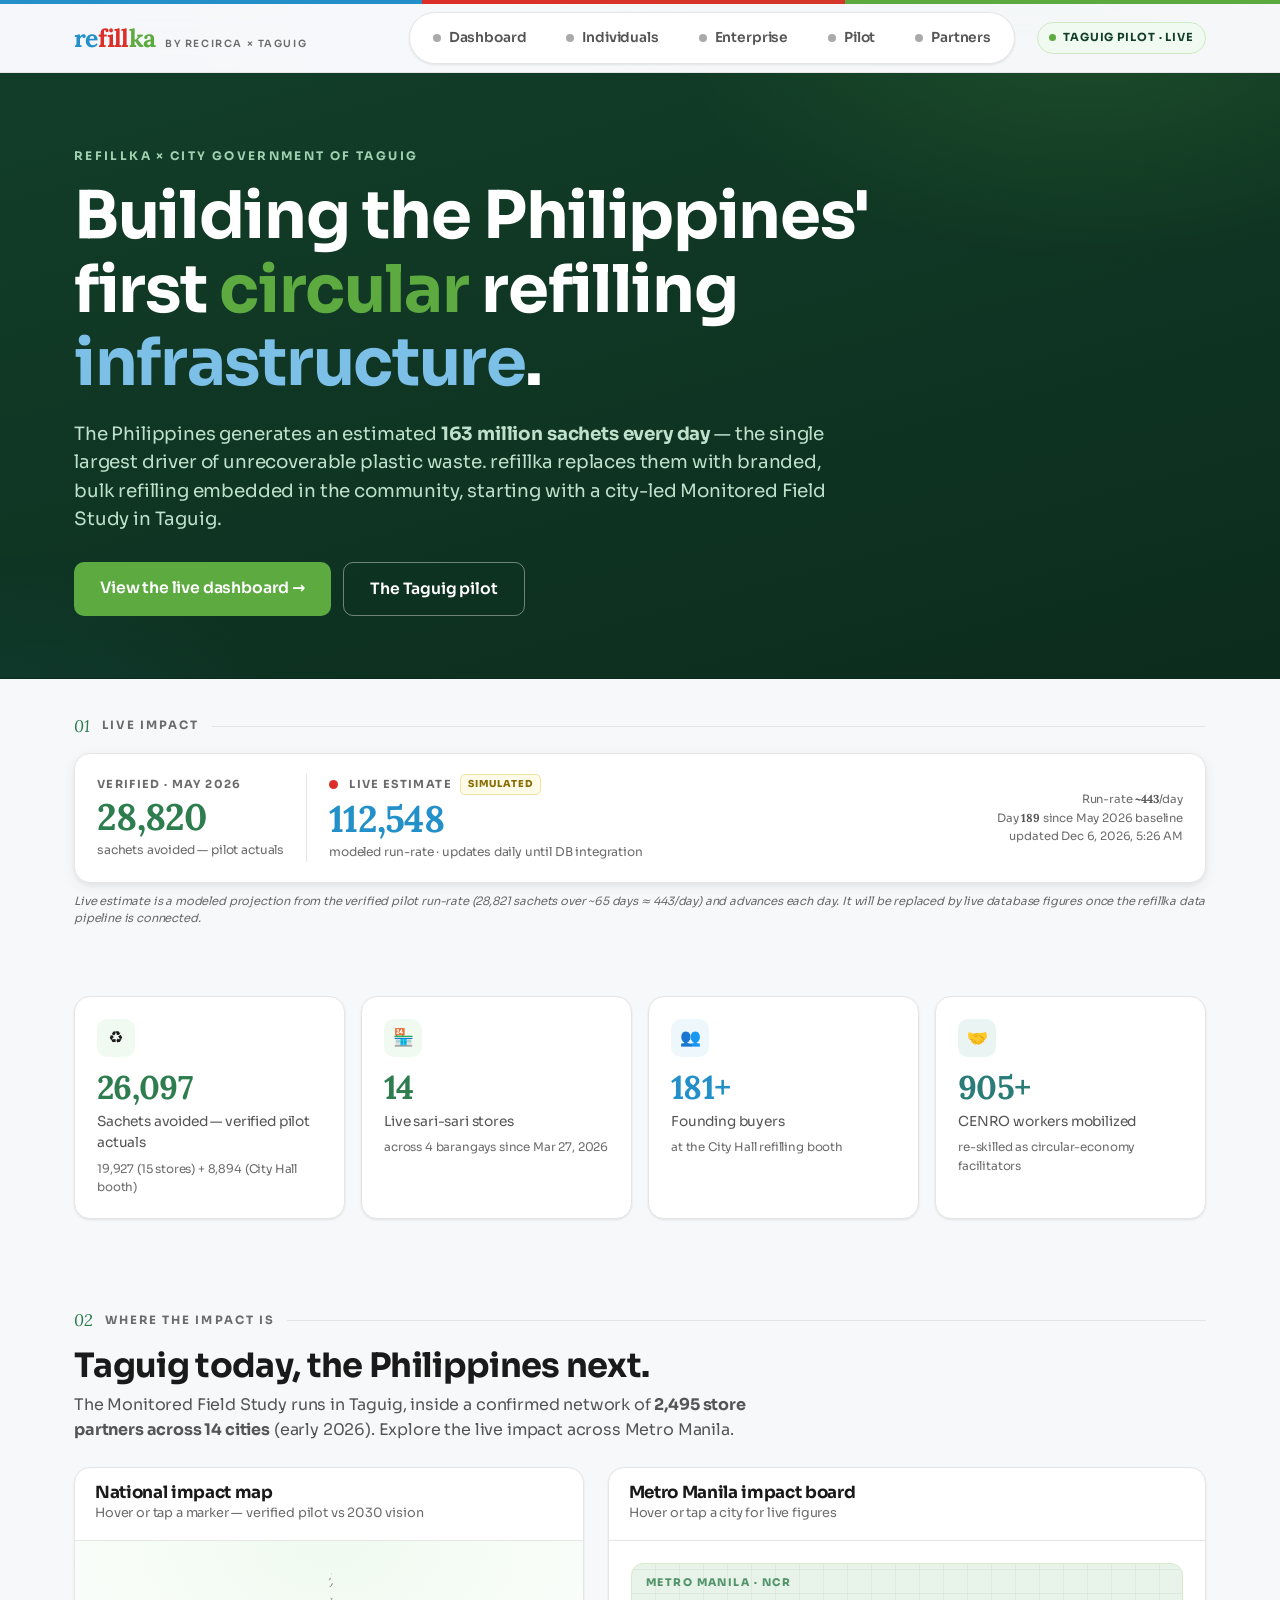
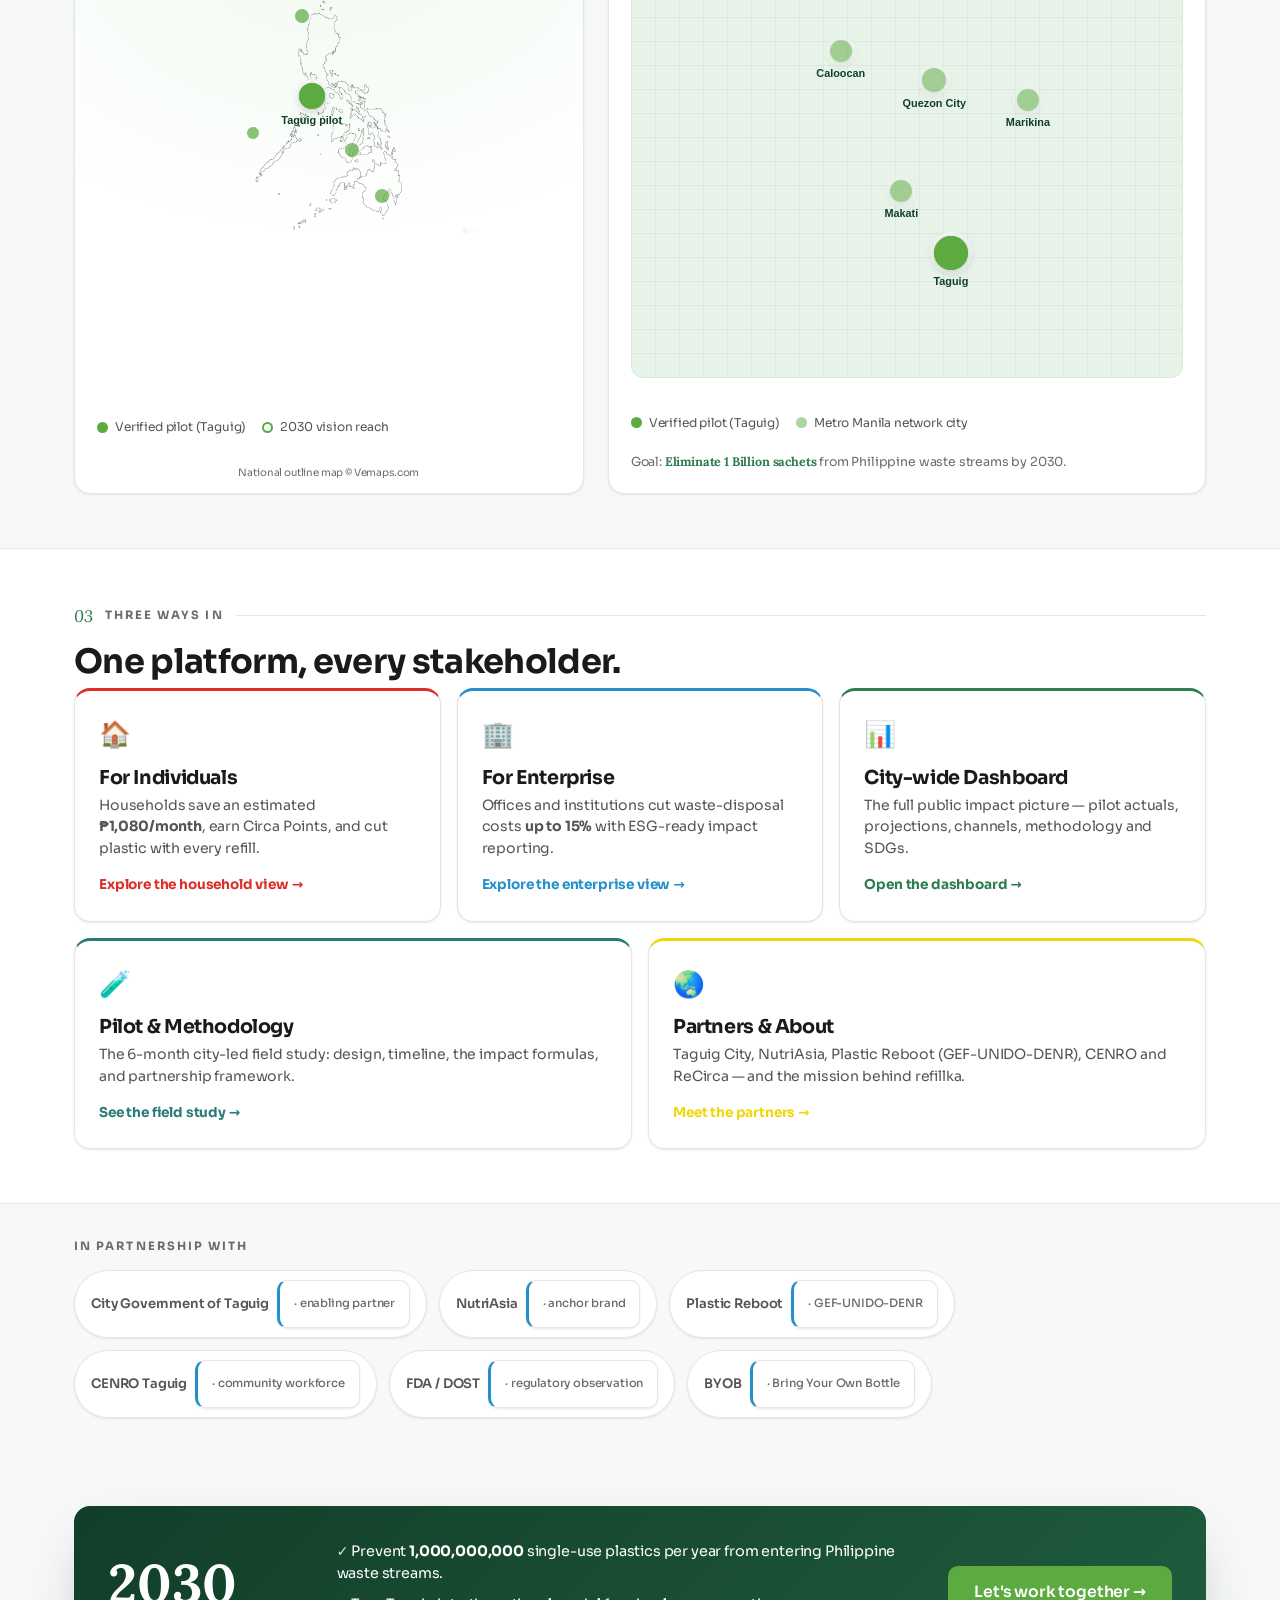
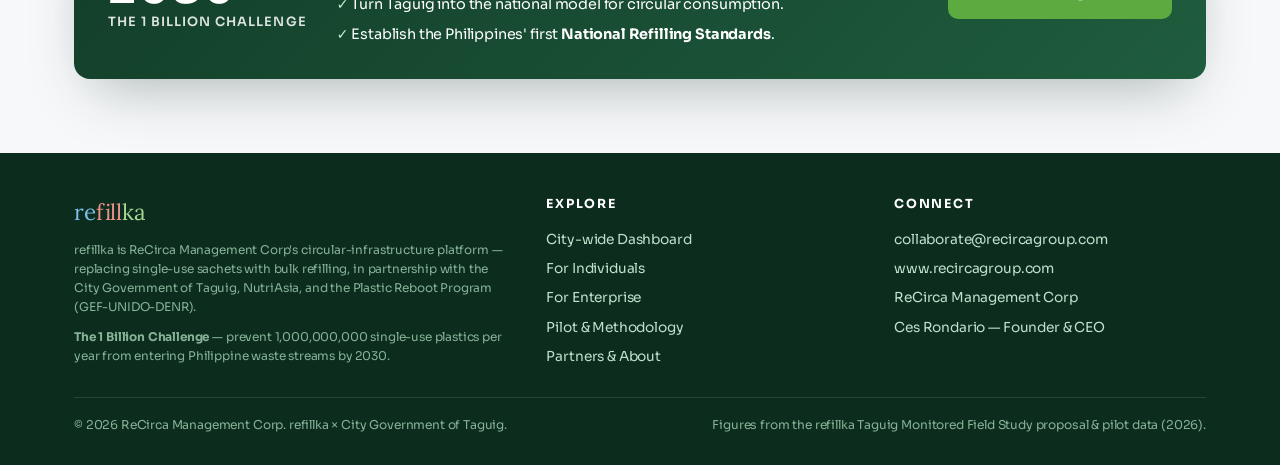
==== index.html @ 2cb36edc "refillka × Taguig — stakeholder-ready public impact site Multi-page static site (Home, Dashboard, In" ====
<!DOCTYPE html>
<html lang="en">
<head>
  <meta charset="UTF-8">
  <meta name="viewport" content="width=device-width, initial-scale=1.0">
  <title>refillka × City of Taguig — Building the Philippines' First Circular Infrastructure</title>
  <meta name="description" content="refillka by ReCirca, in partnership with the City of Taguig, replaces single-use sachets with community refilling. Live pilot impact, the 1 Billion Challenge, and where the impact is happening.">
  <link rel="icon" href="assets/favicon.svg" type="image/svg+xml">
  <link rel="preconnect" href="https://fonts.googleapis.com">
  <link rel="preconnect" href="https://fonts.gstatic.com" crossorigin>
  <link href="https://fonts.googleapis.com/css2?family=Lora:ital,wght@0,500;0,600;0,700;1,500;1,600&family=Sora:wght@400;500;600;700;800&display=swap" rel="stylesheet">
  <link rel="stylesheet" href="styles.css">
</head>
<body>
  <div class="accent-bar"></div>
  <header class="site-header">
    <div class="wrap header-inner">
      <a href="index.html" class="brand" aria-label="refillka home">
        <span class="wordmark"><span class="re">re</span><span class="fill">fill</span><span class="ka">ka</span></span>
        <span class="by">by ReCirca × Taguig</span>
      </a>
      <nav class="tabs" aria-label="Primary">
        <a href="dashboard.html"   class="tab" data-tab="dashboard"><span class="dot"></span>Dashboard</a>
        <a href="individuals.html" class="tab" data-tab="individuals"><span class="dot"></span>Individuals</a>
        <a href="enterprise.html"  class="tab" data-tab="enterprise"><span class="dot"></span>Enterprise</a>
        <a href="pilot.html"       class="tab" data-tab="pilot"><span class="dot"></span>Pilot</a>
        <a href="partners.html"    class="tab" data-tab="partners"><span class="dot"></span>Partners</a>
      </nav>
      <span class="pilot-badge"><span class="live"></span>Taguig Pilot · Live</span>
    </div>
  </header>

  <main>
    <!-- HERO -->
    <section class="home-hero">
      <div class="wrap">
        <p class="kick" data-reveal>refillka × City Government of Taguig</p>
        <h1 data-reveal data-reveal-delay="80">Building the Philippines' first <span class="accent">circular</span> refilling <span class="accent2">infrastructure</span>.</h1>
        <p class="lede" data-reveal data-reveal-delay="160">The Philippines generates an estimated <strong>163 million sachets every day</strong> — the single largest driver of unrecoverable plastic waste. refillka replaces them with branded, bulk refilling embedded in the community, starting with a city-led Monitored Field Study in Taguig.</p>
        <div class="cta-row" data-reveal data-reveal-delay="240">
          <a href="dashboard.html" class="btn lg solid-green">View the live dashboard →</a>
          <a href="pilot.html" class="btn lg ghost">The Taguig pilot</a>
        </div>
      </div>
    </section>

    <!-- LIVE TICKER -->
    <section class="block tight">
      <div class="wrap">
        <div class="eyebrow"><span class="num">01</span><span class="label">Live impact</span><span class="line"></span></div>
        <div data-live-ticker data-reveal></div>
      </div>
    </section>

    <!-- PILOT SNAPSHOT -->
    <section class="block tight">
      <div class="wrap">
        <div class="stat-grid cols-4">
          <div class="card lift metric accent-green" data-reveal>
            <div class="ic" style="background:var(--green-l)">♻️</div>
            <div class="val serif" data-count="28821">28,821</div>
            <div class="lbl">Sachets avoided — verified pilot actuals</div>
            <div class="note">19,927 (15 stores) + 8,894 (City Hall booth)</div>
          </div>
          <div class="card lift metric accent-green" data-reveal>
            <div class="ic" style="background:var(--green-l)">🏪</div>
            <div class="val serif" data-count="15">15</div>
            <div class="lbl">Live sari-sari stores</div>
            <div class="note">across 4 barangays since Mar 27, 2026</div>
          </div>
          <div class="card lift metric accent-blue" data-reveal>
            <div class="ic" style="background:var(--blue-l)">👥</div>
            <div class="val serif" data-count="200" data-suffix="+">200+</div>
            <div class="lbl">Founding buyers</div>
            <div class="note">at the City Hall refilling booth</div>
          </div>
          <div class="card lift metric accent-teal" data-reveal>
            <div class="ic" style="background:var(--teal-l)">🤝</div>
            <div class="val serif" data-count="1000" data-suffix="+">1,000+</div>
            <div class="lbl">CENRO workers mobilized</div>
            <div class="note">re-skilled as circular-economy facilitators</div>
          </div>
        </div>
      </div>
    </section>

    <!-- MAP -->
    <section class="block">
      <div class="wrap">
        <div class="eyebrow"><span class="num">02</span><span class="label">Where the impact is</span><span class="line"></span></div>
        <h2 class="sec-title">Taguig today, the Philippines next.</h2>
        <p class="sec-sub mb-24">The Monitored Field Study runs in Taguig, inside a confirmed network of <strong>2,495 store partners across 14 cities</strong> (early 2026). Explore the live impact across Metro Manila.</p>
        <div class="map-grid">
          <div class="map-card" data-reveal>
            <div class="mc-head"><h3>National impact map</h3><p>Hover or tap a marker — verified pilot vs 2030 vision</p></div>
            <figure class="nat-fig">
              <div class="nat-img" data-ph-map>
                <img src="assets/PH_Map.png" alt="Map of the Philippines showing the Taguig pilot and nationwide RefillKa Everywhere vision markers">
              </div>
            </figure>
            <div class="map-legend">
              <span class="lg"><i style="background:var(--green)"></i> Verified pilot (Taguig)</span>
              <span class="lg"><i style="border:2px solid var(--green); background:transparent"></i> 2030 vision reach</span>
            </div>
            <p class="nat-credit">National outline map © Vemaps.com</p>
          </div>
          <div class="map-card" data-reveal data-reveal-delay="120">
            <div class="mc-head"><h3>Metro Manila impact board</h3><p>Hover or tap a city for live figures</p></div>
            <div class="metro-wrap" data-metro-map></div>
            <div class="map-legend">
              <span class="lg"><i style="background:var(--green)"></i> Verified pilot (Taguig)</span>
              <span class="lg"><i style="background:var(--green); opacity:.5"></i> Metro Manila network city</span>
            </div>
            <p class="map-foot">Goal: <b>Eliminate 1 Billion sachets</b> from Philippine waste streams by 2030.</p>
          </div>
        </div>
      </div>
    </section>

    <!-- THREE AUDIENCES -->
    <section class="block" style="background:#fff; border-top:1px solid var(--border); border-bottom:1px solid var(--border);">
      <div class="wrap">
        <div class="eyebrow"><span class="num">03</span><span class="label">Three ways in</span><span class="line"></span></div>
        <h2 class="sec-title mb-24">One platform, every stakeholder.</h2>
        <div class="nav-cards">
          <a href="individuals.html" class="nav-card ind" data-reveal>
            <span class="nic">🏠</span>
            <h3>For Individuals</h3>
            <p>Households save an estimated <strong>₱1,080/month</strong>, earn Circa Points, and cut plastic with every refill.</p>
            <span class="go">Explore the household view →</span>
          </a>
          <a href="enterprise.html" class="nav-card ent" data-reveal data-reveal-delay="90">
            <span class="nic">🏢</span>
            <h3>For Enterprise</h3>
            <p>Offices and institutions cut waste-disposal costs <strong>up to 15%</strong> with ESG-ready impact reporting.</p>
            <span class="go">Explore the enterprise view →</span>
          </a>
          <a href="dashboard.html" class="nav-card all" data-reveal data-reveal-delay="180">
            <span class="nic">📊</span>
            <h3>City-wide Dashboard</h3>
            <p>The full public impact picture — pilot actuals, projections, channels, methodology and SDGs.</p>
            <span class="go">Open the dashboard →</span>
          </a>
        </div>
        <div class="nav-cards mt-16" style="grid-template-columns:repeat(2,1fr)">
          <a href="pilot.html" class="nav-card pilot" data-reveal>
            <span class="nic">🧪</span>
            <h3>Pilot &amp; Methodology</h3>
            <p>The 6-month city-led field study: design, timeline, the impact formulas, and partnership framework.</p>
            <span class="go">See the field study →</span>
          </a>
          <a href="partners.html" class="nav-card partners" data-reveal data-reveal-delay="90">
            <span class="nic">🌏</span>
            <h3>Partners &amp; About</h3>
            <p>Taguig City, NutriAsia, Plastic Reboot (GEF-UNIDO-DENR), CENRO and ReCirca — and the mission behind refillka.</p>
            <span class="go">Meet the partners →</span>
          </a>
        </div>
      </div>
    </section>

    <!-- PARTNERS STRIP -->
    <section class="block tight">
      <div class="wrap">
        <p class="label" style="font-size:.72rem; font-weight:700; text-transform:uppercase; letter-spacing:.18em; color:var(--light); margin-bottom:14px;">In partnership with</p>
        <div class="partners" data-reveal>
          <span class="p">City Government of Taguig <span class="role">· enabling partner</span></span>
          <span class="p">NutriAsia <span class="role">· anchor brand</span></span>
          <span class="p">Plastic Reboot <span class="role">· GEF-UNIDO-DENR</span></span>
          <span class="p">CENRO Taguig <span class="role">· community workforce</span></span>
          <span class="p">FDA / DOST <span class="role">· regulatory observation</span></span>
          <span class="p">BYOB <span class="role">· Bring Your Own Bottle</span></span>
        </div>
      </div>
    </section>

    <!-- CTA -->
    <section class="block">
      <div class="wrap">
        <div class="save-band" data-reveal>
          <div class="num">2030<small>The 1 Billion Challenge</small></div>
          <ul>
            <li>Prevent <strong>1,000,000,000</strong> single-use plastics per year from entering Philippine waste streams.</li>
            <li>Turn Taguig into the national model for circular consumption.</li>
            <li>Establish the Philippines' first <strong>National Refilling Standards</strong>.</li>
          </ul>
          <a href="mailto:collaborate@recircagroup.com" class="btn lg solid-green" style="white-space:nowrap">Let's work together →</a>
        </div>
      </div>
    </section>
  </main>

  <footer class="site-footer">
    <div class="wrap">
      <div class="footer-grid">
        <div>
          <div class="word"><span class="re">re</span><span class="fill">fill</span><span class="ka">ka</span></div>
          <p class="src-note">refillka is ReCirca Management Corp's circular-infrastructure platform —
          replacing single-use sachets with bulk refilling, in partnership with the City Government of
          Taguig, NutriAsia, and the Plastic Reboot Program (GEF-UNIDO-DENR).</p>
          <p class="src-note"><strong>The 1 Billion Challenge</strong> — prevent 1,000,000,000 single-use
          plastics per year from entering Philippine waste streams by 2030.</p>
        </div>
        <div>
          <h5>Explore</h5>
          <ul>
            <li><a href="dashboard.html">City-wide Dashboard</a></li>
            <li><a href="individuals.html">For Individuals</a></li>
            <li><a href="enterprise.html">For Enterprise</a></li>
            <li><a href="pilot.html">Pilot &amp; Methodology</a></li>
            <li><a href="partners.html">Partners &amp; About</a></li>
          </ul>
        </div>
        <div>
          <h5>Connect</h5>
          <ul>
            <li><a href="mailto:collaborate@recircagroup.com">collaborate@recircagroup.com</a></li>
            <li><a href="https://www.recircagroup.com" target="_blank" rel="noopener">www.recircagroup.com</a></li>
            <li>ReCirca Management Corp</li>
            <li>Ces Rondario — Founder &amp; CEO</li>
          </ul>
        </div>
      </div>
      <div class="foot-bottom">
        <span>© 2026 ReCirca Management Corp. refillka × City Government of Taguig.</span>
        <span>Figures from the refillka Taguig Monitored Field Study proposal &amp; pilot data (2026).</span>
      </div>
    </div>
  </footer>
  <script src="data.js" defer></script>
  <script src="app.js" defer></script>
</body>
</html>
---- styles.css ----
/* ============================================================
   refillka × City of Taguig — Public Impact Site
   Brand tokens per refillka-spec/SPEC.md
   Type: Sora (UI) + Lora (display / serif numerals)
   ============================================================ */

:root {
  /* Core brand */
  --red:#DC2F29; --green:#5DAA40; --blue:#2390C9; --yellow:#F0D709;
  --dark:#1A1A1A; --mid:#555555; --light:#6B6B6B; --border:#E5E5E5; --bg:#F7F8FA;
  --teal:#2A7C78;

  /* Pale tints */
  --red-l:#FFF5F5; --green-l:#F0FAF0; --blue-l:#EEF7FC; --yellow-l:#FEFCE8; --teal-l:#EAF4F3;

  /* Deep forest greens (proposal headers / impact bands) */
  --green-deep:#123E29; --green-deep2:#0C2C1D; --green-mid:#1F5C3D; --green-soft:#2E7D4F;

  /* Channel coding */
  --ch-hub:var(--green); --ch-inst:var(--blue); --ch-dtc:var(--red);

  --radius:16px; --radius-sm:10px;
  --shadow-sm:0 1px 2px rgba(18,62,41,.05), 0 1px 3px rgba(18,62,41,.06);
  --shadow:0 4px 14px rgba(18,62,41,.07), 0 2px 6px rgba(18,62,41,.05);
  --shadow-lg:0 24px 60px -20px rgba(12,44,29,.35);
  --maxw:1180px;
  --ease:cubic-bezier(.22,.61,.36,1);
}

* { box-sizing:border-box; margin:0; padding:0; }
html { scroll-behavior:smooth; -webkit-text-size-adjust:100%; }
body {
  font-family:'Sora', system-ui, sans-serif;
  color:var(--dark); background:var(--bg);
  line-height:1.55; font-size:16px; letter-spacing:-.01em;
  overflow-x:hidden;
  -webkit-font-smoothing:antialiased;
}
h1,h2,h3,h4 { line-height:1.12; letter-spacing:-.02em; font-weight:700; }
.serif { font-family:'Lora', Georgia, serif; font-weight:600; letter-spacing:-.01em; }
a { color:inherit; text-decoration:none; }
img { max-width:100%; display:block; }
::selection { background:var(--green); color:#fff; }

/* Subtle page grain + atmosphere */
body::before {
  content:""; position:fixed; inset:0; z-index:0; pointer-events:none;
  background:
    radial-gradient(1100px 520px at 82% -8%, rgba(93,170,64,.10), transparent 60%),
    radial-gradient(900px 500px at -10% 8%, rgba(35,144,201,.07), transparent 55%);
}
.wrap { max-width:var(--maxw); margin:0 auto; padding:0 24px; position:relative; z-index:1; }

/* ============================================================ Top accent + Header */
.accent-bar { height:4px; background:linear-gradient(90deg,var(--blue) 0 33%,var(--red) 33% 66%,var(--green) 66% 100%); }

.site-header {
  position:sticky; top:0; z-index:50;
  background:rgba(247,248,250,.82); backdrop-filter:blur(14px) saturate(1.4);
  border-bottom:1px solid var(--border);
}
.header-inner { display:flex; align-items:center; gap:22px; min-height:68px; }
.brand { display:flex; align-items:baseline; gap:10px; flex-shrink:0; }
.wordmark { font-family:'Lora',serif; font-weight:700; font-size:1.55rem; letter-spacing:-.03em; }
.wordmark .re{color:var(--blue);} .wordmark .fill{color:var(--red);} .wordmark .ka{color:var(--green);}
.brand .by { font-size:.62rem; text-transform:uppercase; letter-spacing:.16em; color:var(--light); font-weight:600; }

/* Tab nav */
.tabs { display:flex; gap:4px; margin-left:auto; background:#fff; border:1px solid var(--border);
  border-radius:999px; padding:5px; box-shadow:var(--shadow-sm); }
.tab {
  font:inherit; font-size:.86rem; font-weight:600; color:var(--mid);
  border:0; background:transparent; cursor:pointer; padding:9px 18px; border-radius:999px;
  display:flex; align-items:center; gap:8px; transition:color .25s, background .25s; white-space:nowrap;
}
.tab .dot { width:8px; height:8px; border-radius:50%; background:currentColor; opacity:.5; }
.tab[data-tab="dashboard"]{--c:var(--green-mid);}
.tab[data-tab="individuals"]{--c:var(--red);}
.tab[data-tab="enterprise"]{--c:var(--blue);}
.tab[data-tab="pilot"]{--c:var(--teal);}
.tab[data-tab="partners"]{--c:#8a6d04;}
.tab:hover { color:var(--dark); }
.tab:focus-visible, .btn:focus-visible, .scenario button:focus-visible,
.nav-card:focus-visible, .city-node:focus-visible,
.field select:focus-visible, .field input:focus-visible {
  outline:2px solid var(--green-deep); outline-offset:2px; border-radius:8px;
}
.tab.active { color:#fff; background:var(--c); box-shadow:0 4px 12px -3px var(--c); }
.tab.active .dot { opacity:1; background:#fff; }

.pilot-badge {
  display:inline-flex; align-items:center; gap:7px; flex-shrink:0;
  font-size:.7rem; font-weight:700; text-transform:uppercase; letter-spacing:.08em;
  color:var(--green-deep); background:var(--green-l); border:1px solid #cfe8c5;
  padding:6px 11px; border-radius:999px;
}
.pilot-badge .live { width:7px; height:7px; border-radius:50%; background:var(--green);
  box-shadow:0 0 0 0 rgba(93,170,64,.6); animation:pulse 2s infinite; }
@keyframes pulse { 0%{box-shadow:0 0 0 0 rgba(93,170,64,.55);} 70%{box-shadow:0 0 0 9px rgba(93,170,64,0);} 100%{box-shadow:0 0 0 0 rgba(93,170,64,0);} }

/* ============================================================ Tab context strip */
.context-strip { background:var(--green-deep); color:#dff3e6; }
.context-strip .wrap { display:flex; align-items:center; gap:16px; padding:11px 24px; flex-wrap:wrap; }
.context-strip strong { color:#fff; font-weight:700; }
.context-strip .sep { width:1px; height:16px; background:rgba(255,255,255,.22); }
.context-strip .muted { color:#a7cdb6; font-size:.82rem; }

/* ============================================================ Panels */
.panel { display:none; animation:panelIn .5s var(--ease) both; }
.panel.active { display:block; }
@keyframes panelIn { from{opacity:0; transform:translateY(10px);} to{opacity:1; transform:none;} }

section.block { padding:54px 0; }
section.block.tight { padding:34px 0; }
.eyebrow { display:flex; align-items:center; gap:12px; margin-bottom:14px; }
.eyebrow .num { font-family:'Lora',serif; font-style:italic; color:var(--green-soft); font-size:1.05rem; }
.eyebrow .label { font-size:.72rem; font-weight:700; text-transform:uppercase; letter-spacing:.18em; color:var(--light); }
.eyebrow .line { flex:1; height:1px; background:var(--border); }
h2.sec-title { font-size:clamp(1.5rem,3.2vw,2.1rem); margin-bottom:8px; }
.sec-sub { color:var(--mid); max-width:62ch; font-size:1rem; }

/* ============================================================ HERO (dashboard) */
.hero { position:relative; color:#eafaef; background:
    linear-gradient(160deg,var(--green-deep) 0%, var(--green-deep2) 70%, #08231600 100%),
    var(--green-deep2);
  overflow:hidden; border-bottom:1px solid #0a2a1b; }
.hero::after { content:""; position:absolute; inset:0; pointer-events:none; opacity:.5;
  background:
   radial-gradient(620px 320px at 88% 0%, rgba(93,170,64,.32), transparent 60%),
   radial-gradient(520px 380px at 6% 110%, rgba(35,144,201,.20), transparent 60%); }
.hero .wrap { padding:52px 24px 46px; }
.hero-grid { display:grid; grid-template-columns:1.15fr .85fr; gap:40px; align-items:center; }
.hero h1 { font-size:clamp(2rem,4.6vw,3.25rem); color:#fff; letter-spacing:-.03em; }
.hero h1 .accent { color:var(--green); }
.hero .lead { color:#bfe0cb; margin-top:16px; font-size:1.05rem; max-width:48ch; }
.hero .tags { display:flex; gap:10px; flex-wrap:wrap; margin-top:22px; }
.hero .tag { font-size:.74rem; font-weight:600; padding:6px 12px; border-radius:999px;
  background:rgba(255,255,255,.08); border:1px solid rgba(255,255,255,.16); color:#dff3e6; }

/* The big counter card */
.counter-card { background:rgba(255,255,255,.05); border:1px solid rgba(255,255,255,.16);
  border-radius:var(--radius); padding:26px; backdrop-filter:blur(6px); box-shadow:var(--shadow-lg); }
.counter-card .kicker { font-size:.7rem; font-weight:700; text-transform:uppercase; letter-spacing:.16em; color:#9fd1b1; display:flex; align-items:center; gap:8px; }
.counter-card .kicker .live { width:7px; height:7px; border-radius:50%; background:var(--green); animation:pulse 2s infinite; }
.counter-card .big { font-family:'Lora',serif; font-weight:700; font-size:clamp(2.6rem,6vw,3.7rem); color:#fff; line-height:1; margin:10px 0 2px; }
.counter-card .unit { color:#bfe0cb; font-size:.95rem; }
.counter-card .sub { margin-top:16px; padding-top:16px; border-top:1px solid rgba(255,255,255,.14);
  display:grid; grid-template-columns:1fr 1fr; gap:14px; }
.counter-card .sub b { font-family:'Lora',serif; color:#fff; font-size:1.5rem; display:block; line-height:1.1; }
.counter-card .sub span { color:#9fd1b1; font-size:.74rem; }

/* 1B challenge progress */
.challenge { margin-top:26px; }
.challenge .row { display:flex; justify-content:space-between; align-items:baseline; font-size:.8rem; color:#bfe0cb; }
.challenge .bar { height:9px; border-radius:99px; background:rgba(255,255,255,.13); overflow:hidden; margin-top:9px; }
.challenge .fill { height:100%; width:0; border-radius:99px;
  background:linear-gradient(90deg,var(--green),var(--blue)); transition:width 1.6s var(--ease); }

/* ============================================================ Stat grids / cards */
.stat-grid { display:grid; gap:16px; }
.cols-4 { grid-template-columns:repeat(4,1fr); }
.cols-3 { grid-template-columns:repeat(3,1fr); }
.cols-2 { grid-template-columns:repeat(2,1fr); }

.card { background:#fff; border:1px solid var(--border); border-radius:var(--radius); padding:22px;
  box-shadow:var(--shadow-sm); transition:transform .3s var(--ease), box-shadow .3s var(--ease); position:relative; }
.card.lift:hover { transform:translateY(-4px); box-shadow:var(--shadow); }
.card .ic { width:38px; height:38px; border-radius:10px; display:grid; place-items:center; font-size:1.05rem; margin-bottom:14px; }

.metric .val { font-family:'Lora',serif; font-weight:700; font-size:2.05rem; line-height:1; letter-spacing:-.02em; }
.metric .lbl { color:var(--mid); font-size:.86rem; margin-top:7px; }
.metric .note { color:var(--light); font-size:.74rem; margin-top:6px; }
.metric.accent-green .val{color:var(--green-soft);}
.metric.accent-blue .val{color:var(--blue);}
.metric.accent-red .val{color:var(--red);}
.metric.accent-teal .val{color:var(--teal);}

/* Channel cards */
.chan { border-top:3px solid var(--c); }
.chan.hub{--c:var(--ch-hub);} .chan.inst{--c:var(--ch-inst);} .chan.dtc{--c:var(--ch-dtc);}
.chan .tagline { font-size:.72rem; font-weight:700; text-transform:uppercase; letter-spacing:.12em; color:var(--c); }
.chan h3 { font-size:1.15rem; margin:6px 0 4px; }
.chan .desc { color:var(--mid); font-size:.86rem; }
.chan .kv { margin-top:14px; display:flex; flex-direction:column; gap:9px; }
.chan .kv > div { display:flex; justify-content:space-between; align-items:baseline; border-top:1px dashed var(--border); padding-top:9px; }
.chan .kv b { font-family:'Lora',serif; font-size:1.15rem; }
.chan .kv span { color:var(--light); font-size:.78rem; }

/* pill */
.pill { display:inline-flex; align-items:center; gap:6px; font-size:.72rem; font-weight:700;
  padding:4px 10px; border-radius:999px; }
.pill.green{background:var(--green-l); color:var(--green-deep);}
.pill.blue{background:var(--blue-l); color:#155b85;}
.pill.red{background:var(--red-l); color:#a4221d;}
.pill.yellow{background:var(--yellow-l); color:#8a6d04;}
.pill.teal{background:var(--teal-l); color:#1c5754;}
.pill.gray{background:#eef0f2; color:var(--mid);}

/* ============================================================ Scenario toggle */
.scenario { display:inline-flex; background:#fff; border:1px solid var(--border); border-radius:999px; padding:5px; box-shadow:var(--shadow-sm); }
.scenario button { font:inherit; font-size:.82rem; font-weight:600; border:0; background:transparent; color:var(--mid); cursor:pointer; padding:9px 18px; border-radius:999px; transition:.25s; }
.scenario button.active { background:var(--green-deep); color:#fff; }
.scenario-head { display:flex; flex-wrap:wrap; gap:16px; align-items:center; justify-content:space-between; margin-bottom:22px; }

/* Tables */
.table-wrap { background:#fff; border:1px solid var(--border); border-radius:var(--radius); overflow:hidden; box-shadow:var(--shadow-sm); }
table { width:100%; border-collapse:collapse; font-size:.88rem; }
thead th { text-align:left; font-size:.7rem; text-transform:uppercase; letter-spacing:.1em; color:var(--light);
  font-weight:700; padding:13px 16px; background:#fbfcfb; border-bottom:1px solid var(--border); }
tbody td { padding:13px 16px; border-bottom:1px solid #f0f1f2; }
tbody tr:last-child td { border-bottom:0; }
tbody tr:hover { background:#fafdfb; }
td.num, th.num { text-align:right; font-variant-numeric:tabular-nums; font-family:'Lora',serif; }

/* ============================================================ Timeline */
.timeline { position:relative; margin-top:8px; padding-left:6px; }
.timeline::before { content:""; position:absolute; left:13px; top:6px; bottom:6px; width:2px;
  background:linear-gradient(var(--green),var(--blue)); }
.tl-item { position:relative; padding:0 0 22px 44px; }
.tl-item .node { position:absolute; left:5px; top:2px; width:18px; height:18px; border-radius:50%;
  background:#fff; border:3px solid var(--green-soft); box-shadow:0 0 0 4px var(--bg); }
.tl-item.done .node { background:var(--green); border-color:var(--green); }
.tl-item.live .node { background:var(--blue); border-color:var(--blue); animation:pulse 2s infinite; }
.tl-item .date { font-size:.74rem; font-weight:700; text-transform:uppercase; letter-spacing:.08em; color:var(--green-soft); }
.tl-item .ev { font-weight:600; margin:2px 0 2px; }
.tl-item .meta { color:var(--mid); font-size:.85rem; }

/* ============================================================ SDG cards */
.sdg-grid { display:grid; grid-template-columns:repeat(3,1fr); gap:14px; }
.sdg { color:#fff; border-radius:var(--radius); padding:18px; position:relative; overflow:hidden; min-height:150px;
  display:flex; flex-direction:column; justify-content:space-between; box-shadow:var(--shadow-sm); }
.sdg .n { font-family:'Lora',serif; font-weight:700; font-size:.95rem; opacity:.85; }
.sdg h4 { font-size:1.02rem; margin-top:2px; }
.sdg .hl { font-family:'Lora',serif; font-weight:700; font-size:1.7rem; margin-top:auto; }
.sdg .hl small { font-family:'Sora'; font-weight:500; font-size:.7rem; display:block; opacity:.85; letter-spacing:.02em; }

/* ============================================================ Calculator */
.calc { background:#fff; border:1px solid var(--border); border-radius:var(--radius); padding:24px; box-shadow:var(--shadow); }
.calc .controls { display:grid; grid-template-columns:1.3fr .7fr auto; gap:14px; align-items:end; }
.field label { display:block; font-size:.72rem; font-weight:700; text-transform:uppercase; letter-spacing:.1em; color:var(--light); margin-bottom:6px; }
.field select, .field input { width:100%; font:inherit; font-size:.95rem; padding:11px 13px; border:1px solid var(--border);
  border-radius:var(--radius-sm); background:var(--bg); color:var(--dark); }
.field select:focus, .field input:focus { outline:2px solid var(--green); outline-offset:1px; background:#fff; }
.btn { font:inherit; font-weight:600; font-size:.9rem; cursor:pointer; border:0; border-radius:var(--radius-sm);
  padding:12px 20px; background:var(--green-deep); color:#fff; transition:.25s; }
.btn:hover { background:var(--green-mid); }
.calc-out { display:grid; grid-template-columns:repeat(3,1fr); gap:14px; margin-top:20px; }
.calc-out .o { background:var(--green-l); border:1px solid #d7eccd; border-radius:var(--radius-sm); padding:16px; }
.calc-out .o.blue{background:var(--blue-l); border-color:#cde7f5;}
.calc-out .o.teal{background:var(--teal-l); border-color:#cfe6e4;}
.calc-out .o b { font-family:'Lora',serif; font-size:1.7rem; display:block; line-height:1; }
.calc-out .o span { font-size:.78rem; color:var(--mid); }
.calc .equiv { margin-top:16px; font-size:.88rem; color:var(--green-deep); background:var(--green-l);
  border-radius:var(--radius-sm); padding:12px 14px; border:1px dashed #b9ddab; }

/* ============================================================ Product chips */
.prod-cols { display:grid; grid-template-columns:repeat(3,1fr); gap:16px; }
.prod-group h4 { font-size:.95rem; display:flex; align-items:center; gap:8px; margin-bottom:12px; }
.prod-group h4 .swatch { width:11px; height:11px; border-radius:3px; }
.chips { display:flex; flex-wrap:wrap; gap:8px; }
.chip { font-size:.8rem; font-weight:500; padding:7px 12px; border-radius:8px; background:#fff;
  border:1px solid var(--border); color:var(--dark); }
.chip.soon { color:var(--light); border-style:dashed; }

/* ============================================================ Steps (how it works) */
.steps { display:grid; grid-template-columns:repeat(5,1fr); gap:12px; }
.step { text-align:center; position:relative; }
.step .circle { width:56px; height:56px; border-radius:50%; margin:0 auto 12px; display:grid; place-items:center;
  background:var(--green-l); border:2px solid #cce6bf; color:var(--green-deep); font-family:'Lora',serif; font-weight:700; font-size:1.3rem; }
.step h4 { font-size:.92rem; } .step p { font-size:.78rem; color:var(--mid); margin-top:4px; }
.step:not(:last-child)::after { content:"→"; position:absolute; right:-6px; top:18px; color:var(--light); font-size:1.1rem; }

/* ============================================================ Split / feature rows */
.split { display:grid; grid-template-columns:1fr 1fr; gap:36px; align-items:center; }
.value-list { display:flex; flex-direction:column; gap:14px; }
.value-list .v { display:flex; gap:13px; align-items:flex-start; }
.value-list .v .vic { flex-shrink:0; width:30px; height:30px; border-radius:8px; display:grid; place-items:center; font-size:.95rem; }
.value-list .v h4 { font-size:.98rem; } .value-list .v p { font-size:.86rem; color:var(--mid); margin-top:2px; }

/* CTA / save band */
.save-band { background:linear-gradient(135deg,var(--green-deep),var(--green-mid)); color:#fff;
  border-radius:var(--radius); padding:34px; display:grid; grid-template-columns:auto 1fr auto; gap:30px; align-items:center; box-shadow:var(--shadow-lg); }
.save-band .num { font-family:'Lora',serif; font-weight:700; font-size:clamp(2.4rem,5vw,3.4rem); line-height:1; }
.save-band .num small { display:block; font-family:'Sora'; font-weight:600; font-size:.8rem; opacity:.85; letter-spacing:.08em; text-transform:uppercase; margin-top:6px; }
.save-band ul { list-style:none; display:grid; gap:8px; font-size:.9rem; }
.save-band ul li::before { content:"✓ "; color:#bff0c9; font-weight:700; }
.save-band .ring { width:120px; height:120px; border-radius:50%; border:3px solid rgba(255,255,255,.3);
  display:grid; place-items:center; text-align:center; }
.save-band .ring b { font-family:'Lora',serif; font-size:2rem; line-height:.9; }
.save-band .ring span { font-size:.62rem; text-transform:uppercase; letter-spacing:.1em; opacity:.85; }

/* Ideal-for grid */
.ideal { display:grid; grid-template-columns:repeat(5,1fr); gap:10px; }
.ideal .i { background:#fff; border:1px solid var(--border); border-radius:var(--radius-sm); padding:14px 10px; text-align:center; font-size:.8rem; font-weight:500; box-shadow:var(--shadow-sm); }
.ideal .i .ig { font-size:1.3rem; display:block; margin-bottom:6px; }

/* Points / membership card */
.circa-card { background:linear-gradient(135deg,#0f3324,#1c5a3b); color:#eafaef; border-radius:var(--radius);
  padding:22px; box-shadow:var(--shadow-lg); position:relative; overflow:hidden; }
.circa-card::after { content:""; position:absolute; right:-30px; top:-30px; width:160px; height:160px; border-radius:50%;
  background:radial-gradient(circle,rgba(93,170,64,.4),transparent 70%); }
.circa-card .top { display:flex; justify-content:space-between; align-items:flex-start; }
.circa-card .id { font-size:.7rem; letter-spacing:.18em; text-transform:uppercase; color:#9fd1b1; font-weight:700; }
.circa-card .leaf { width:30px; height:30px; border-radius:8px; background:rgba(255,255,255,.12); display:grid; place-items:center; }
.circa-card h3 { margin:14px 0 2px; }
.circa-card .feat { list-style:none; margin-top:14px; display:grid; gap:9px; font-size:.86rem; }
.circa-card .feat li { display:flex; gap:9px; align-items:flex-start; }
.circa-card .feat li::before { content:""; width:7px; height:7px; border-radius:50%; background:var(--green); margin-top:7px; flex-shrink:0; }

.phase-note { background:var(--yellow-l); border:1px solid #f0e4a6; border-radius:var(--radius-sm); padding:13px 15px; font-size:.85rem; color:#7a5f04; display:flex; gap:10px; }
.phase-note b{color:#5e4a02;}

/* Partner logos strip */
.partners { display:flex; flex-wrap:wrap; gap:12px; }
.partners .p { background:#fff; border:1px solid var(--border); border-radius:999px; padding:9px 16px; font-size:.82rem; font-weight:600; color:var(--mid); box-shadow:var(--shadow-sm); display:flex; align-items:center; gap:8px; }
.partners .p .role { color:var(--light); font-weight:500; font-size:.72rem; }

/* Admin roles */
.roles { display:grid; grid-template-columns:repeat(5,1fr); gap:12px; }
.role { background:#fff; border:1px solid var(--border); border-left:3px solid var(--blue); border-radius:var(--radius-sm); padding:14px; box-shadow:var(--shadow-sm); }
.role h4 { font-size:.9rem; } .role p { font-size:.76rem; color:var(--mid); margin-top:4px; }

/* ============================================================ Footer */
.site-footer { background:var(--green-deep2); color:#bfe0cb; margin-top:20px; }
.site-footer .wrap { padding:42px 24px 30px; }
.footer-grid { display:grid; grid-template-columns:1.4fr 1fr 1fr; gap:36px; }
.site-footer h5 { color:#fff; font-size:.78rem; text-transform:uppercase; letter-spacing:.14em; margin-bottom:14px; }
.site-footer a:hover { color:#fff; }
.site-footer .word { font-family:'Lora',serif; font-size:1.4rem; }
.site-footer .word .re{color:#7cc0e8;} .site-footer .word .fill{color:#ef8e8b;} .site-footer .word .ka{color:#a8d894;}
.site-footer ul { list-style:none; display:grid; gap:8px; font-size:.86rem; }
.foot-bottom { border-top:1px solid rgba(255,255,255,.12); margin-top:30px; padding-top:18px;
  display:flex; flex-wrap:wrap; gap:14px; justify-content:space-between; font-size:.76rem; color:#86b298; }
.src-note { font-size:.75rem; color:#86b298; margin-top:10px; line-height:1.6; }

/* ============================================================ Reveal animation */
[data-reveal] { opacity:0; transform:translateY(16px); }
[data-reveal].in { opacity:1; transform:none; transition:opacity .6s var(--ease), transform .6s var(--ease); }

/* ============================================================ Home hero variant */
.home-hero { position:relative; color:#eafaef; background:
    linear-gradient(165deg,var(--green-deep) 0%, var(--green-deep2) 100%); overflow:hidden; border-bottom:1px solid #0a2a1b; }
.home-hero::after { content:""; position:absolute; inset:0; pointer-events:none; opacity:.6;
  background:radial-gradient(720px 420px at 85% -10%, rgba(93,170,64,.30), transparent 60%),
   radial-gradient(560px 420px at 0% 120%, rgba(35,144,201,.18), transparent 60%); }
.home-hero .wrap { padding:74px 24px 62px; position:relative; z-index:1; }
.home-hero .kick { font-size:.74rem; font-weight:700; text-transform:uppercase; letter-spacing:.2em; color:#9fd1b1; }
.home-hero h1 { font-size:clamp(2.4rem,6vw,4.1rem); color:#fff; margin-top:14px; max-width:16ch; }
.home-hero h1 .accent { color:var(--green); } .home-hero h1 .accent2{ color:#7cc0e8; }
.home-hero .lede { color:#bfe0cb; font-size:1.15rem; margin-top:20px; max-width:54ch; }

/* ============================================================ Utilities */
.lede { font-size:1.12rem; color:var(--mid); max-width:64ch; }
.muted { color:var(--light); } .center { text-align:center; }
.mt-8{margin-top:8px;} .mt-16{margin-top:16px;} .mt-24{margin-top:24px;} .mt-32{margin-top:32px;}
.mb-0{margin-bottom:0;} .mb-16{margin-bottom:16px;} .mb-24{margin-bottom:24px;}
.divider { height:1px; background:var(--border); margin:40px 0; }
.grid { display:grid; gap:16px; } .auto-3{grid-template-columns:repeat(auto-fit,minmax(220px,1fr));}
.flex { display:flex; gap:12px; flex-wrap:wrap; align-items:center; }
.between { justify-content:space-between; }

.btn.lg { padding:14px 26px; font-size:.98rem; }
.btn.ghost { background:transparent; border:1.5px solid rgba(255,255,255,.4); color:#fff; }
.btn.ghost:hover { background:rgba(255,255,255,.12); }
.btn.solid-green { background:var(--green); } .btn.solid-green:hover{ background:#4f9636; }
.cta-row { display:flex; gap:12px; flex-wrap:wrap; margin-top:28px; }

/* readable narrative column */
.prose { max-width:74ch; }
.prose p { color:var(--mid); margin-bottom:14px; }
.prose h3 { font-size:1.15rem; margin:26px 0 8px; }
.prose ul { margin:0 0 14px 20px; color:var(--mid); } .prose li { margin-bottom:7px; }
.prose strong { color:var(--dark); }

/* callout (proposal "why this matters") */
.callout { border-left:4px solid var(--green-soft); background:var(--green-l); border-radius:0 var(--radius-sm) var(--radius-sm) 0;
  padding:16px 20px; margin:18px 0; }
.callout.blue { border-color:var(--blue); background:var(--blue-l); }
.callout.yellow { border-color:var(--yellow); background:var(--yellow-l); }
.callout h4 { font-size:.95rem; margin-bottom:5px; } .callout p { font-size:.9rem; color:var(--mid); margin:0; }

/* confidential ribbon (pilot financials) */
.conf-banner { display:flex; align-items:center; gap:12px; background:#2a1b1a; color:#ffd9d6; border:1px solid #5a2c29;
  border-radius:var(--radius-sm); padding:13px 18px; font-size:.85rem; }
.conf-banner .tagx { font-size:.66rem; font-weight:800; letter-spacing:.14em; text-transform:uppercase; background:var(--red); color:#fff; padding:3px 9px; border-radius:5px; }

/* section heading helper for content pages */
.page-head { background:#fff; border-bottom:1px solid var(--border); }
.page-head .wrap { padding:40px 24px 34px; }
.page-head h1 { font-size:clamp(1.8rem,4vw,2.6rem); }
.page-head .crumb { font-size:.74rem; font-weight:700; text-transform:uppercase; letter-spacing:.16em; margin-bottom:12px; }
.page-head.audience-ind .crumb{color:var(--red);} .page-head.audience-ent .crumb{color:var(--blue);}
.page-head.audience-all .crumb{color:var(--green-soft);} .page-head.audience-pilot .crumb{color:var(--teal);}

/* mini quick-nav cards (home → sections) */
.nav-cards { display:grid; grid-template-columns:repeat(3,1fr); gap:16px; }
.nav-card { display:block; background:#fff; border:1px solid var(--border); border-top:3px solid var(--c,var(--green)); border-radius:var(--radius);
  padding:24px; box-shadow:var(--shadow-sm); transition:transform .3s var(--ease), box-shadow .3s var(--ease); }
.nav-card:hover { transform:translateY(-4px); box-shadow:var(--shadow); }
.nav-card .nic { font-size:1.6rem; } .nav-card h3 { margin:12px 0 6px; font-size:1.2rem; }
.nav-card p { color:var(--mid); font-size:.88rem; } .nav-card .go { color:var(--c,var(--green)); font-weight:700; font-size:.85rem; margin-top:14px; display:inline-block; }
.nav-card.ind{--c:var(--red);} .nav-card.ent{--c:var(--blue);} .nav-card.all{--c:var(--green-soft);} .nav-card.pilot{--c:var(--teal);} .nav-card.partners{--c:var(--yellow);}

/* source citation tag */
.src { font-size:.72rem; color:var(--light); font-style:italic; margin-top:6px; }
sup.cite { color:var(--green-soft); font-weight:700; font-size:.7em; cursor:help; }

/* ============================================================ Live ticker */
.live-ticker { background:#fff; border:1px solid var(--border); border-radius:var(--radius); padding:20px 22px;
  box-shadow:var(--shadow); display:grid; grid-template-columns:auto 1px 1fr auto; gap:22px; align-items:center; }
.live-ticker .lt-block .lt-head { display:flex; align-items:center; gap:8px; font-size:.7rem; font-weight:700;
  text-transform:uppercase; letter-spacing:.12em; color:var(--light); }
.live-ticker .lt-block .lt-val { font-family:'Lora',serif; font-weight:700; font-size:2.3rem; line-height:1; margin-top:6px; letter-spacing:-.02em; }
.live-ticker .lt-block .lt-sub { font-size:.76rem; color:var(--light); margin-top:5px; }
.live-ticker .lt-rule { width:1px; align-self:stretch; background:var(--border); }
.live-ticker .verified .lt-val { color:var(--green-soft); }
.live-ticker .estimate .lt-val { color:var(--blue); }
.live-dot { width:9px; height:9px; border-radius:50%; background:var(--red); box-shadow:0 0 0 0 rgba(220,47,41,.55); animation:pulse-red 1.8s infinite; }
@keyframes pulse-red { 0%{box-shadow:0 0 0 0 rgba(220,47,41,.5);} 70%{box-shadow:0 0 0 8px rgba(220,47,41,0);} 100%{box-shadow:0 0 0 0 rgba(220,47,41,0);} }
.live-ticker .lt-meta { text-align:right; font-size:.72rem; color:var(--light); line-height:1.6; }
.live-ticker .lt-meta b { color:var(--mid); font-family:'Lora',serif; }
.sim-note { font-size:.72rem; color:var(--light); font-style:italic; margin-top:10px; }
.sim-tag { display:inline-block; font-size:.6rem; font-weight:800; letter-spacing:.1em; text-transform:uppercase;
  color:#8a6d04; background:var(--yellow-l); border:1px solid #efe2a3; padding:2px 7px; border-radius:5px; vertical-align:middle; }

/* ============================================================ Impact map */
.map-grid { display:grid; grid-template-columns:.92fr 1.08fr; gap:24px; align-items:stretch; }
.map-card { background:#fff; border:1px solid var(--border); border-radius:var(--radius); box-shadow:var(--shadow-sm); overflow:visible; display:flex; flex-direction:column; }
.map-card .mc-head { padding:16px 20px; border-bottom:1px solid var(--border); }
.map-card .mc-head h3 { font-size:1.05rem; } .map-card .mc-head p { font-size:.8rem; color:var(--light); margin-top:2px; }

/* National locator (interactive) */
.nat-fig { position:relative; padding:18px; text-align:center; flex:1;
  background:radial-gradient(120% 90% at 50% 0%, var(--green-l), #fff 70%); border-radius:0 0 var(--radius) var(--radius); }
.nat-img { position:relative; display:inline-block; width:100%; max-width:380px; margin:0 auto; }
.nat-img img { width:100%; display:block; filter:saturate(0); opacity:.6; }
/* mask the in-image corner watermark subtly */
.nat-img::after { content:""; position:absolute; right:0; bottom:0; width:34%; height:6%;
  background:linear-gradient(90deg,transparent,#fff 70%); pointer-events:none; }
@keyframes ping { 0%{transform:scale(1); opacity:.7;} 75%,100%{transform:scale(3.2); opacity:0;} }
.ncr-marker { position:absolute; width:18px; height:18px; transform:translate(-50%,-50%); }
.ncr-marker::before { content:""; position:absolute; inset:0; border-radius:50%; background:var(--green);
  box-shadow:0 0 0 4px rgba(93,170,64,.25), 0 2px 8px rgba(18,62,41,.4); }
.ncr-marker::after { content:""; position:absolute; inset:0; border-radius:50%; background:var(--green);
  animation:ping 2.2s cubic-bezier(0,0,.2,1) infinite; }
.nat-credit { font-size:.64rem; color:var(--light); text-align:center; padding:8px 0 12px; }

/* network (non-lead) metro nodes read as secondary to the verified pilot */
.city-node:not(.lead):not(.vision) .blip { opacity:.5; }
/* vision markers (national, illustrative) */
.city-node.vision .blip { background:transparent; border:2px solid var(--green); box-shadow:0 0 0 3px rgba(255,255,255,.6); opacity:.7; }
.city-node.vision .blip::after { content:""; position:absolute; inset:-2px; border-radius:50%; border:1px dashed rgba(93,170,64,.5); }

/* Metro Manila interactive board */
.metro-wrap { position:relative; padding:22px; }
.metro-board { position:relative; width:100%; aspect-ratio:4/3; border-radius:12px;
  background:
    linear-gradient(0deg, rgba(18,62,41,.04), rgba(18,62,41,.04)),
    repeating-linear-gradient(0deg, transparent 0 23px, rgba(18,62,41,.05) 23px 24px),
    repeating-linear-gradient(90deg, transparent 0 23px, rgba(18,62,41,.05) 23px 24px),
    var(--green-l);
  border:1px solid #d7eccd; overflow:visible; }
.metro-board .mb-title { position:absolute; left:14px; top:11px; font-size:.66rem; font-weight:800; letter-spacing:.14em;
  text-transform:uppercase; color:var(--green-soft); opacity:.8; }
.city-node { position:absolute; transform:translate(-50%,-50%); border:0; background:transparent; cursor:pointer; padding:0; }
.city-node .blip { display:block; border-radius:50%; position:relative; transition:transform .25s var(--ease); }
.city-node .blip::after { content:""; position:absolute; inset:0; border-radius:50%; }
.city-node[data-status="green"] .blip { background:var(--green); }
.city-node[data-status="blue"]  .blip { background:var(--blue); }
.city-node[data-status="red"]   .blip { background:var(--red); }
.city-node.lead .blip::after { animation:ping 2.4s cubic-bezier(0,0,.2,1) infinite; background:inherit; }
.city-node .blip { box-shadow:0 2px 8px rgba(18,62,41,.28), 0 0 0 4px rgba(255,255,255,.7); }
.city-node:hover .blip, .city-node:focus-visible .blip { transform:scale(1.18); }
.city-node:focus-visible { outline:2px solid var(--green-deep); outline-offset:4px; border-radius:50%; }
.city-node .cn-name { position:absolute; left:50%; top:calc(100% + 5px); transform:translateX(-50%); white-space:nowrap;
  font-size:.68rem; font-weight:700; color:var(--green-deep); }
.city-node.lead .cn-name { color:var(--green-deep); }

/* popover */
.city-pop { position:absolute; z-index:5; min-width:190px; max-width:230px; background:#fff; border:1px solid var(--border);
  border-radius:12px; box-shadow:var(--shadow-lg); padding:14px; transform:translate(-50%,calc(-100% - 16px));
  opacity:0; pointer-events:none; transition:opacity .2s; }
.city-pop.show { opacity:1; }
.city-pop::after { content:""; position:absolute; left:50%; bottom:-7px; width:14px; height:14px; background:#fff;
  border-right:1px solid var(--border); border-bottom:1px solid var(--border); transform:translateX(-50%) rotate(45deg); }
/* flip below the marker (for markers near the top edge) */
.city-pop.flip { transform:translate(-50%, 16px); }
.city-pop.flip::after { top:-7px; bottom:auto; border:0; border-left:1px solid var(--border); border-top:1px solid var(--border); }
.city-pop h4 { font-size:1rem; display:flex; align-items:center; justify-content:space-between; gap:8px; }
.city-pop .cp-val { font-family:'Lora',serif; font-weight:700; font-size:1.7rem; line-height:1; margin:8px 0 2px; }
.city-pop .cp-lbl { font-size:.72rem; color:var(--light); }
.city-pop .cp-sub { font-size:.78rem; color:var(--mid); margin-top:8px; border-top:1px solid var(--border); padding-top:8px; }

.map-legend { display:flex; flex-wrap:wrap; gap:16px; padding:14px 22px 20px; }
.map-legend .lg { display:flex; align-items:center; gap:7px; font-size:.76rem; color:var(--mid); }
.map-legend .lg i { width:11px; height:11px; border-radius:50%; }
.map-foot { padding:0 22px 20px; font-size:.78rem; color:var(--light); }
.map-foot b { color:var(--green-soft); font-family:'Lora',serif; }

/* ============================================================ Responsive */
@media (max-width:960px){
  .hero-grid,.split{grid-template-columns:1fr; gap:28px;}
  .cols-4{grid-template-columns:repeat(2,1fr);}
  .sdg-grid,.prod-cols{grid-template-columns:repeat(2,1fr);}
  .steps{grid-template-columns:repeat(2,1fr); gap:20px;} .step:not(:last-child)::after{display:none;}
  .ideal,.roles{grid-template-columns:repeat(3,1fr);}
  .calc .controls,.calc-out{grid-template-columns:1fr;}
  .save-band{grid-template-columns:1fr; text-align:left;}
  .footer-grid{grid-template-columns:1fr;}
  .map-grid{grid-template-columns:1fr;}
  .nav-cards{grid-template-columns:1fr;}
  .live-ticker{grid-template-columns:1fr; gap:16px; text-align:left;} .live-ticker .lt-rule{display:none;} .live-ticker .lt-meta{text-align:left;}
}
@media (max-width:680px){
  .wrap{padding:0 16px;} .header-inner{flex-wrap:wrap; min-height:0; padding:10px 0; gap:12px;}
  .tabs{margin-left:0; order:3; width:100%; justify-content:space-between;} .tab{flex:1; justify-content:center; padding:9px 8px;}
  .pilot-badge{order:2;}
  .cols-3,.cols-2,.cols-4{grid-template-columns:1fr;}
  .sdg-grid,.prod-cols,.ideal,.roles{grid-template-columns:repeat(2,1fr);}
  .context-strip .wrap{font-size:.82rem;}
  .counter-card .sub{grid-template-columns:1fr 1fr;}
}
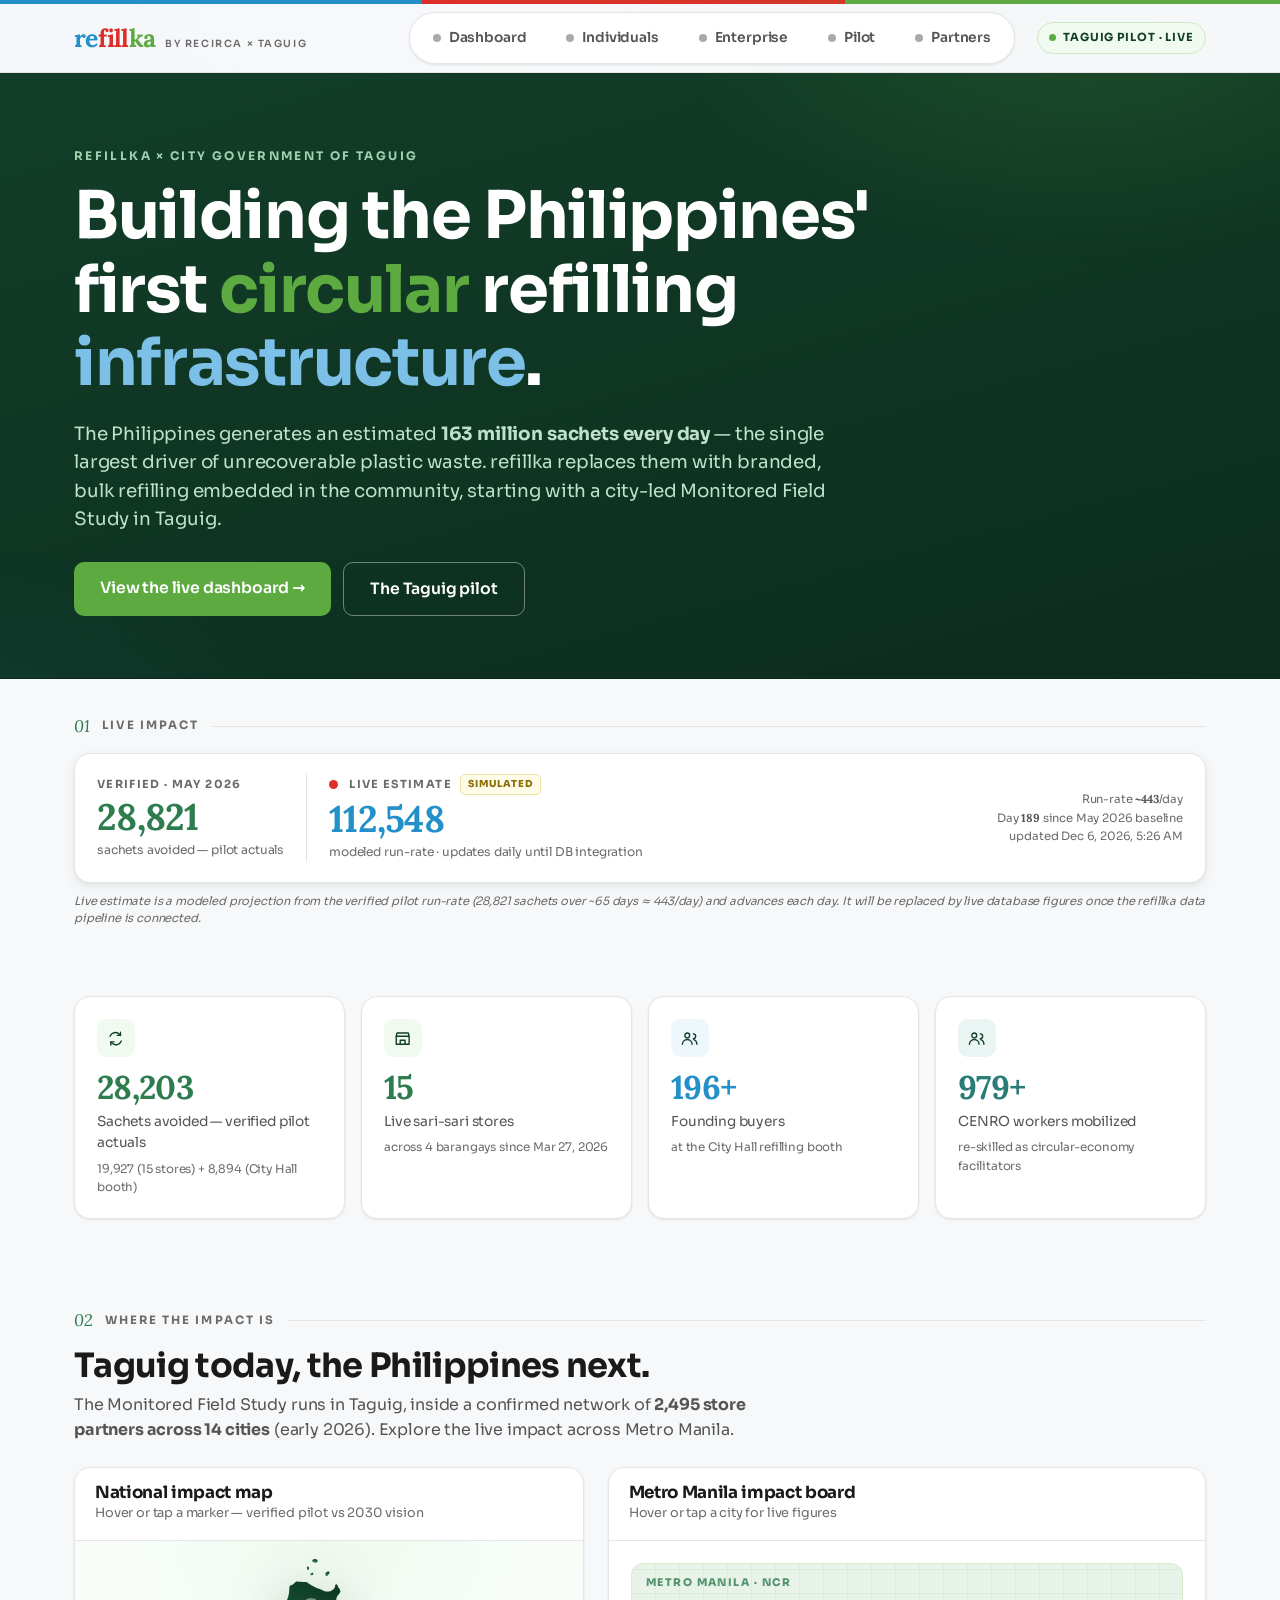
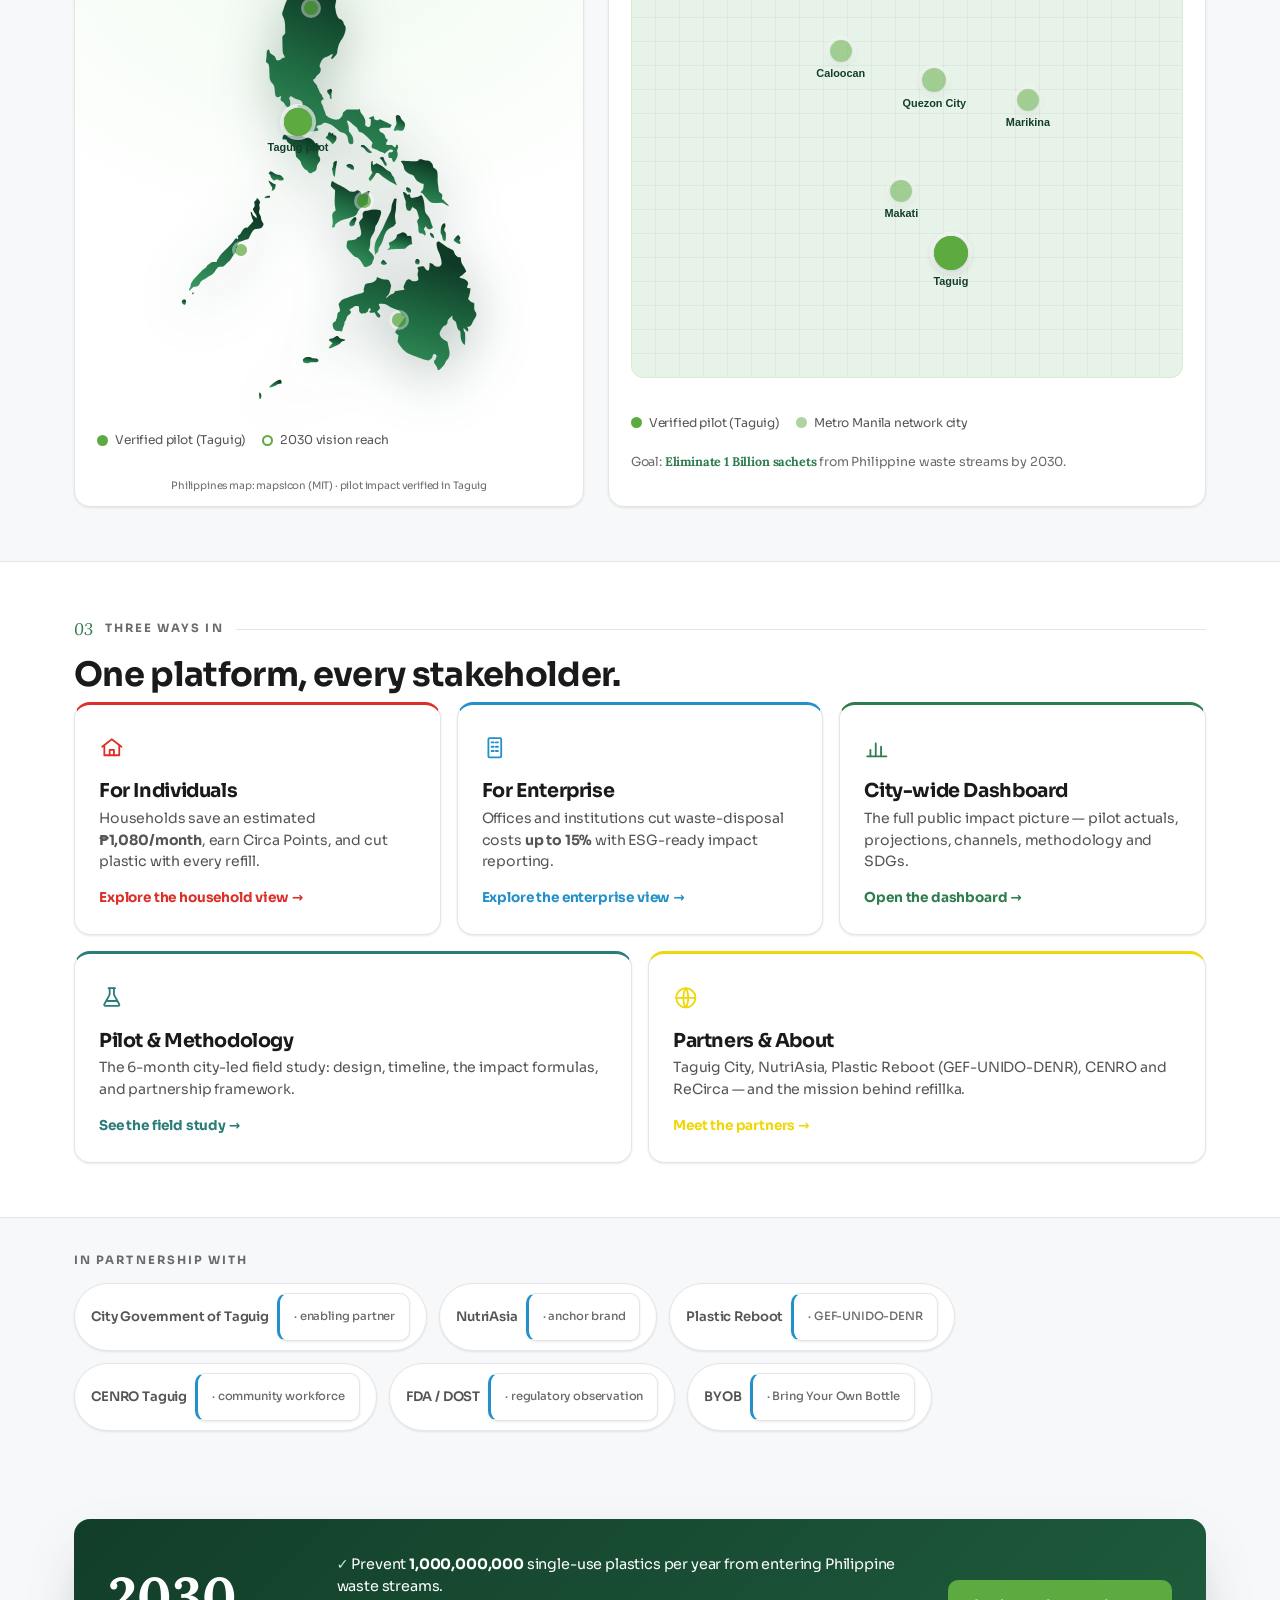
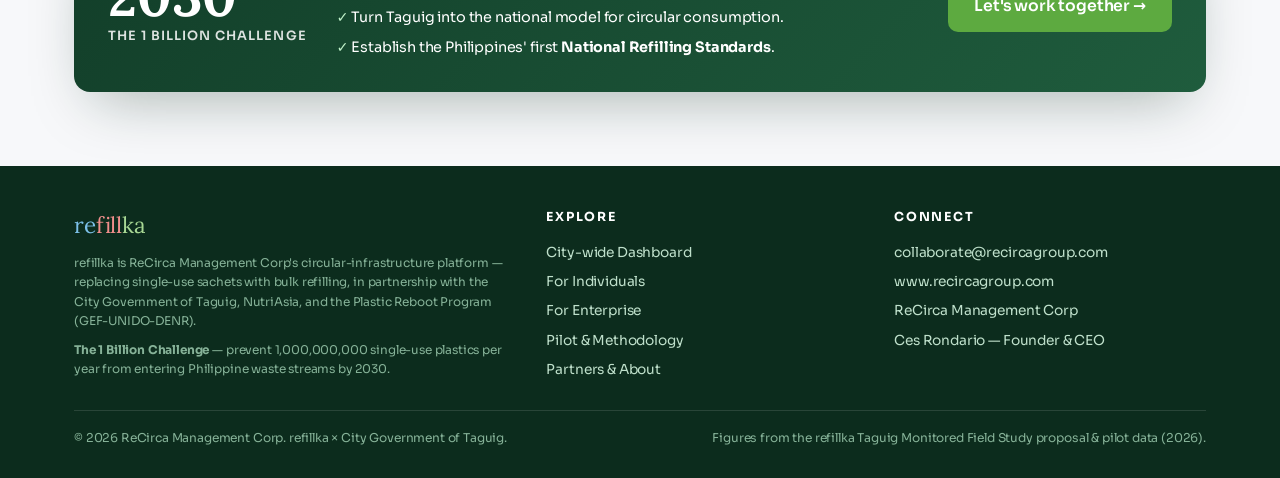
==== commit 6c056fb3: "Premium animated SVG map + crafted SVG icon set (replace raster + emoji) - Replace grayscale waterma" ====
--- a/index.html
+++ b/index.html
@@ -94,15 +94,13 @@
           <div class="map-card" data-reveal>
             <div class="mc-head"><h3>National impact map</h3><p>Hover or tap a marker — verified pilot vs 2030 vision</p></div>
             <figure class="nat-fig">
-              <div class="nat-img" data-ph-map>
-                <img src="assets/PH_Map.png" alt="Map of the Philippines showing the Taguig pilot and nationwide RefillKa Everywhere vision markers">
-              </div>
+              <div class="nat-img" data-ph-map></div>
             </figure>
             <div class="map-legend">
               <span class="lg"><i style="background:var(--green)"></i> Verified pilot (Taguig)</span>
               <span class="lg"><i style="border:2px solid var(--green); background:transparent"></i> 2030 vision reach</span>
             </div>
-            <p class="nat-credit">National outline map © Vemaps.com</p>
+            <p class="nat-credit">Philippines map: mapsicon (MIT) · pilot impact verified in Taguig</p>
           </div>
           <div class="map-card" data-reveal data-reveal-delay="120">
             <div class="mc-head"><h3>Metro Manila impact board</h3><p>Hover or tap a city for live figures</p></div>
@@ -228,6 +226,7 @@
     </div>
   </footer>
   <script src="data.js" defer></script>
+  <script src="phmap.js" defer></script>
   <script src="app.js" defer></script>
 </body>
 </html>
--- a/styles.css
+++ b/styles.css
@@ -432,11 +432,10 @@
 /* National locator (interactive) */
 .nat-fig { position:relative; padding:18px; text-align:center; flex:1;
   background:radial-gradient(120% 90% at 50% 0%, var(--green-l), #fff 70%); border-radius:0 0 var(--radius) var(--radius); }
-.nat-img { position:relative; display:inline-block; width:100%; max-width:380px; margin:0 auto; }
-.nat-img img { width:100%; display:block; filter:saturate(0); opacity:.6; }
-/* mask the in-image corner watermark subtly */
-.nat-img::after { content:""; position:absolute; right:0; bottom:0; width:34%; height:6%;
-  background:linear-gradient(90deg,transparent,#fff 70%); pointer-events:none; }
+.nat-img { position:relative; display:block; width:100%; max-width:440px; margin:0 auto; }
+.ph-svg { width:100%; height:auto; display:block; overflow:visible;
+  filter:drop-shadow(0 14px 28px rgba(15,59,39,.30)); }
+.ph-svg #phLand, .ph-svg use { transition:fill .3s; }
 @keyframes ping { 0%{transform:scale(1); opacity:.7;} 75%,100%{transform:scale(3.2); opacity:0;} }
 .ncr-marker { position:absolute; width:18px; height:18px; transform:translate(-50%,-50%); }
 .ncr-marker::before { content:""; position:absolute; inset:0; border-radius:50%; background:var(--green);
@@ -497,6 +496,15 @@
 .map-foot { padding:0 22px 20px; font-size:.78rem; color:var(--light); }
 .map-foot b { color:var(--green-soft); font-family:'Lora',serif; }
 
+/* ============================================================ Crafted SVG icons */
+.ic-svg { width:1.15em; height:1.15em; display:inline-block; vertical-align:-.16em;
+  stroke:currentColor; color:var(--green-deep); flex-shrink:0; }
+.card .ic .ic-svg { color:var(--green-deep); }
+.nav-card .nic .ic-svg { color:var(--c); width:1em; height:1em; }
+.value-list .v .vic .ic-svg, .ig .ic-svg { color:var(--green-deep); }
+.circa-card .leaf .ic-svg { color:#bfe6a8; }
+.hero .tag .ic-svg { color:#bfe0cb; width:1em; height:1em; }
+
 /* ============================================================ Responsive */
 @media (max-width:960px){
   .hero-grid,.split{grid-template-columns:1fr; gap:28px;}
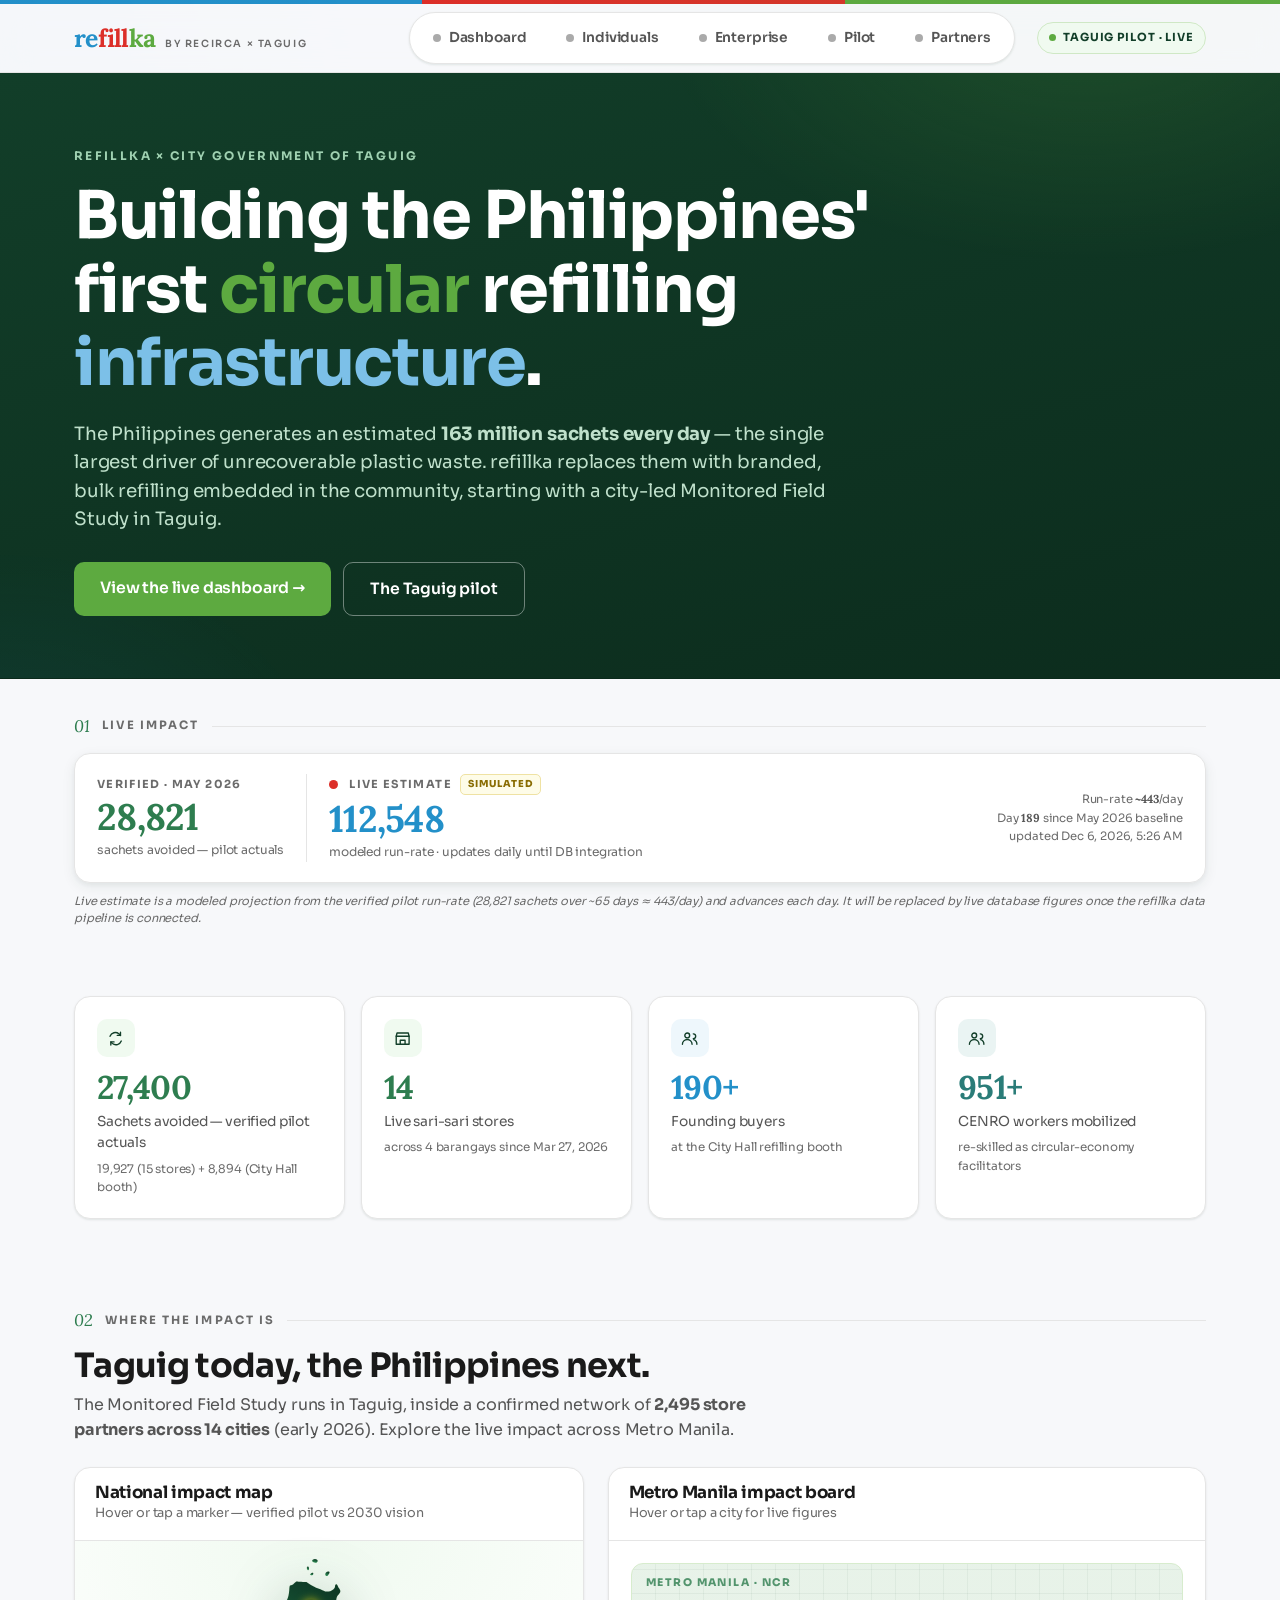
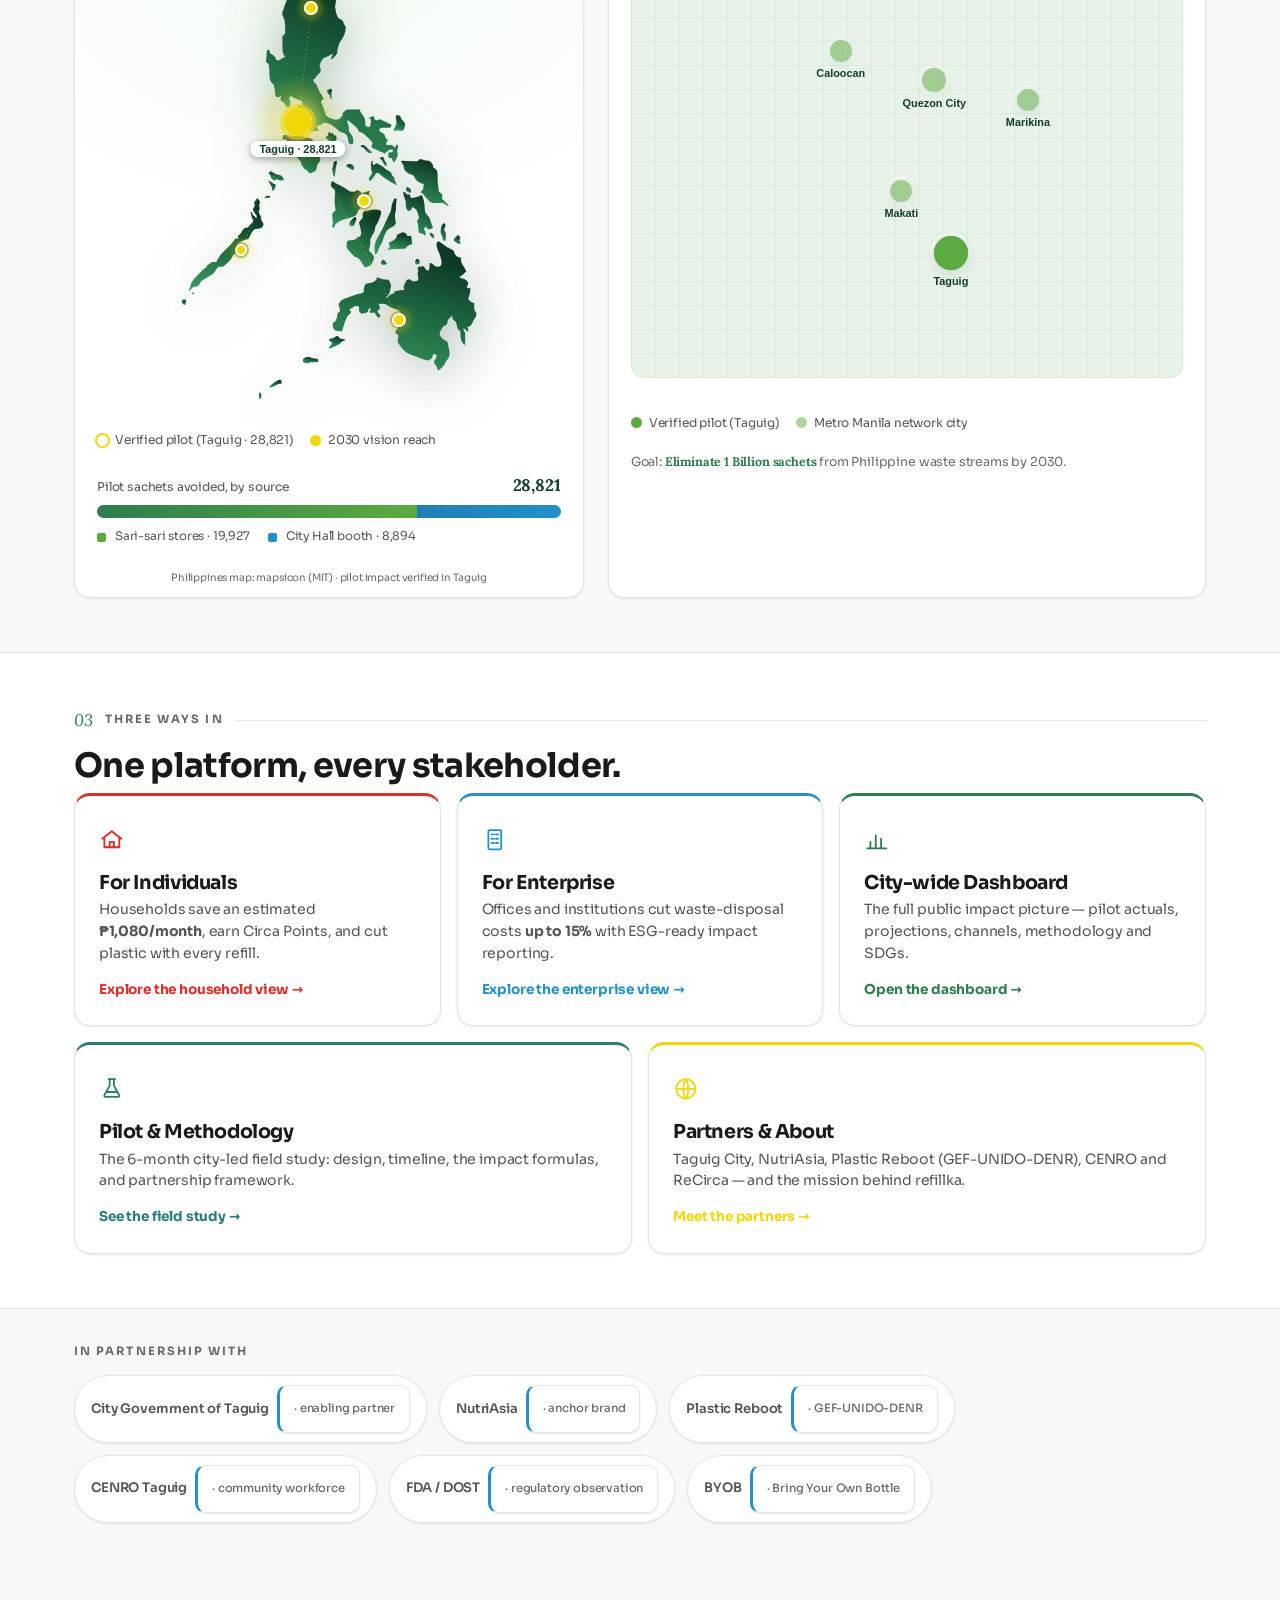
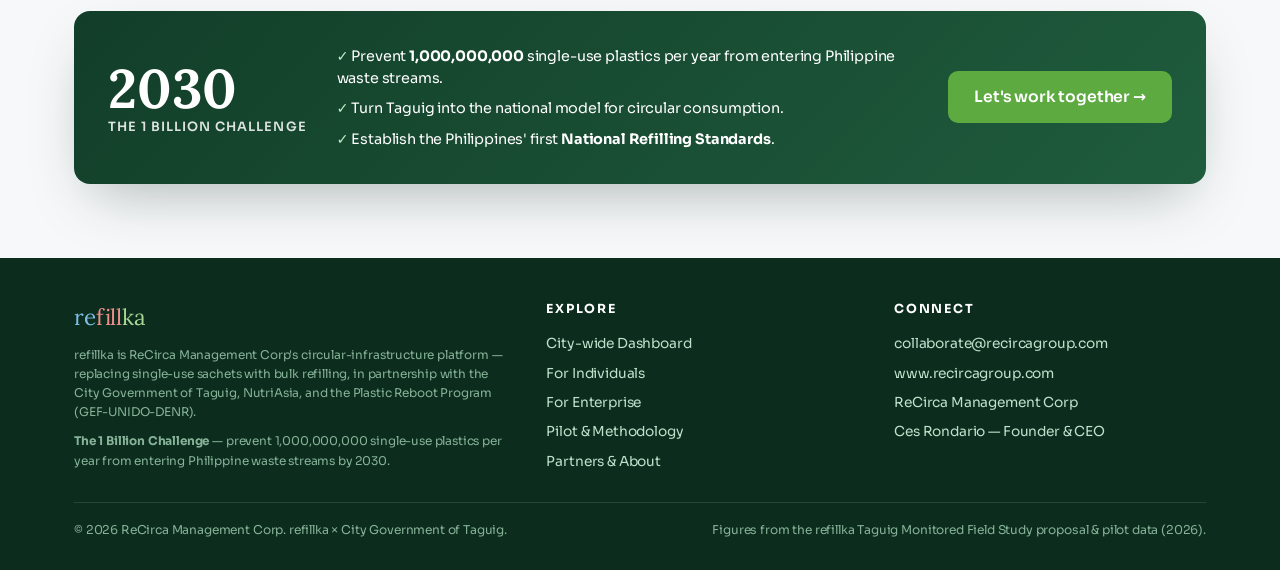
==== commit b1cb9895: "National map: high-contrast markers + network data-viz - Recolor national PH-map markers for visibil" ====
--- a/index.html
+++ b/index.html
@@ -97,8 +97,13 @@
               <div class="nat-img" data-ph-map></div>
             </figure>
             <div class="map-legend">
-              <span class="lg"><i style="background:var(--green)"></i> Verified pilot (Taguig)</span>
-              <span class="lg"><i style="border:2px solid var(--green); background:transparent"></i> 2030 vision reach</span>
+              <span class="lg"><i style="background:#fff; box-shadow:0 0 0 2px #F0D709"></i> Verified pilot (Taguig · 28,821)</span>
+              <span class="lg"><i style="background:#F0D709"></i> 2030 vision reach</span>
+            </div>
+            <div class="map-dataviz">
+              <div class="mdv-head"><span>Pilot sachets avoided, by source</span><b>28,821</b></div>
+              <div class="mdv-bar"><span class="seg a" style="width:69.1%"></span><span class="seg b" style="width:30.9%"></span></div>
+              <div class="mdv-legend"><span><i class="a"></i> Sari-sari stores · 19,927</span><span><i class="b"></i> City Hall booth · 8,894</span></div>
             </div>
             <p class="nat-credit">Philippines map: mapsicon (MIT) · pilot impact verified in Taguig</p>
           </div>
--- a/styles.css
+++ b/styles.css
@@ -449,6 +449,28 @@
 /* vision markers (national, illustrative) */
 .city-node.vision .blip { background:transparent; border:2px solid var(--green); box-shadow:0 0 0 3px rgba(255,255,255,.6); opacity:.7; }
 .city-node.vision .blip::after { content:""; position:absolute; inset:-2px; border-radius:50%; border:1px dashed rgba(93,170,64,.5); }
+
+/* national PH-map markers — high contrast on the dark-green silhouette */
+.nat-img .city-node.lead .blip { background:#fff;
+  box-shadow:0 0 0 4px rgba(240,215,9,.6), 0 0 16px 4px rgba(255,255,255,.45); }
+.nat-img .city-node.lead .blip::after { background:#F0D709; }
+.nat-img .city-node.vision .blip { background:#F0D709; border:2px solid #fffdf0; opacity:1;
+  box-shadow:0 0 0 2px rgba(18,62,41,.28), 0 0 10px 1px rgba(240,215,9,.85); }
+.nat-img .city-node.vision .blip::after { border-color:rgba(255,250,200,.7); }
+.nat-img .cn-name { color:var(--green-deep); background:#fff; padding:2px 9px; border-radius:99px;
+  box-shadow:0 2px 7px rgba(12,44,29,.4); font-weight:700; top:calc(100% + 7px); }
+
+/* map data-viz — sachets-avoided-by-source segmented bar */
+.map-dataviz { padding:2px 22px 16px; }
+.mdv-head { display:flex; justify-content:space-between; align-items:baseline; font-size:.76rem; color:var(--mid); margin-bottom:7px; }
+.mdv-head b { font-family:'Lora',serif; color:var(--green-deep); font-size:1.05rem; }
+.mdv-bar { display:flex; height:13px; border-radius:99px; overflow:hidden; background:#eef0f2; box-shadow:inset 0 1px 2px rgba(0,0,0,.07); }
+.mdv-bar .seg { height:100%; }
+.mdv-bar .seg.a { background:linear-gradient(90deg,var(--green-soft),var(--green)); }
+.mdv-bar .seg.b { background:linear-gradient(90deg,#1f7fb5,var(--blue)); }
+.mdv-legend { display:flex; gap:18px; margin-top:9px; font-size:.74rem; color:var(--mid); flex-wrap:wrap; }
+.mdv-legend i { display:inline-block; width:9px; height:9px; border-radius:2px; margin-right:6px; vertical-align:middle; }
+.mdv-legend i.a { background:var(--green); } .mdv-legend i.b { background:var(--blue); }
 
 /* Metro Manila interactive board */
 .metro-wrap { position:relative; padding:22px; }
